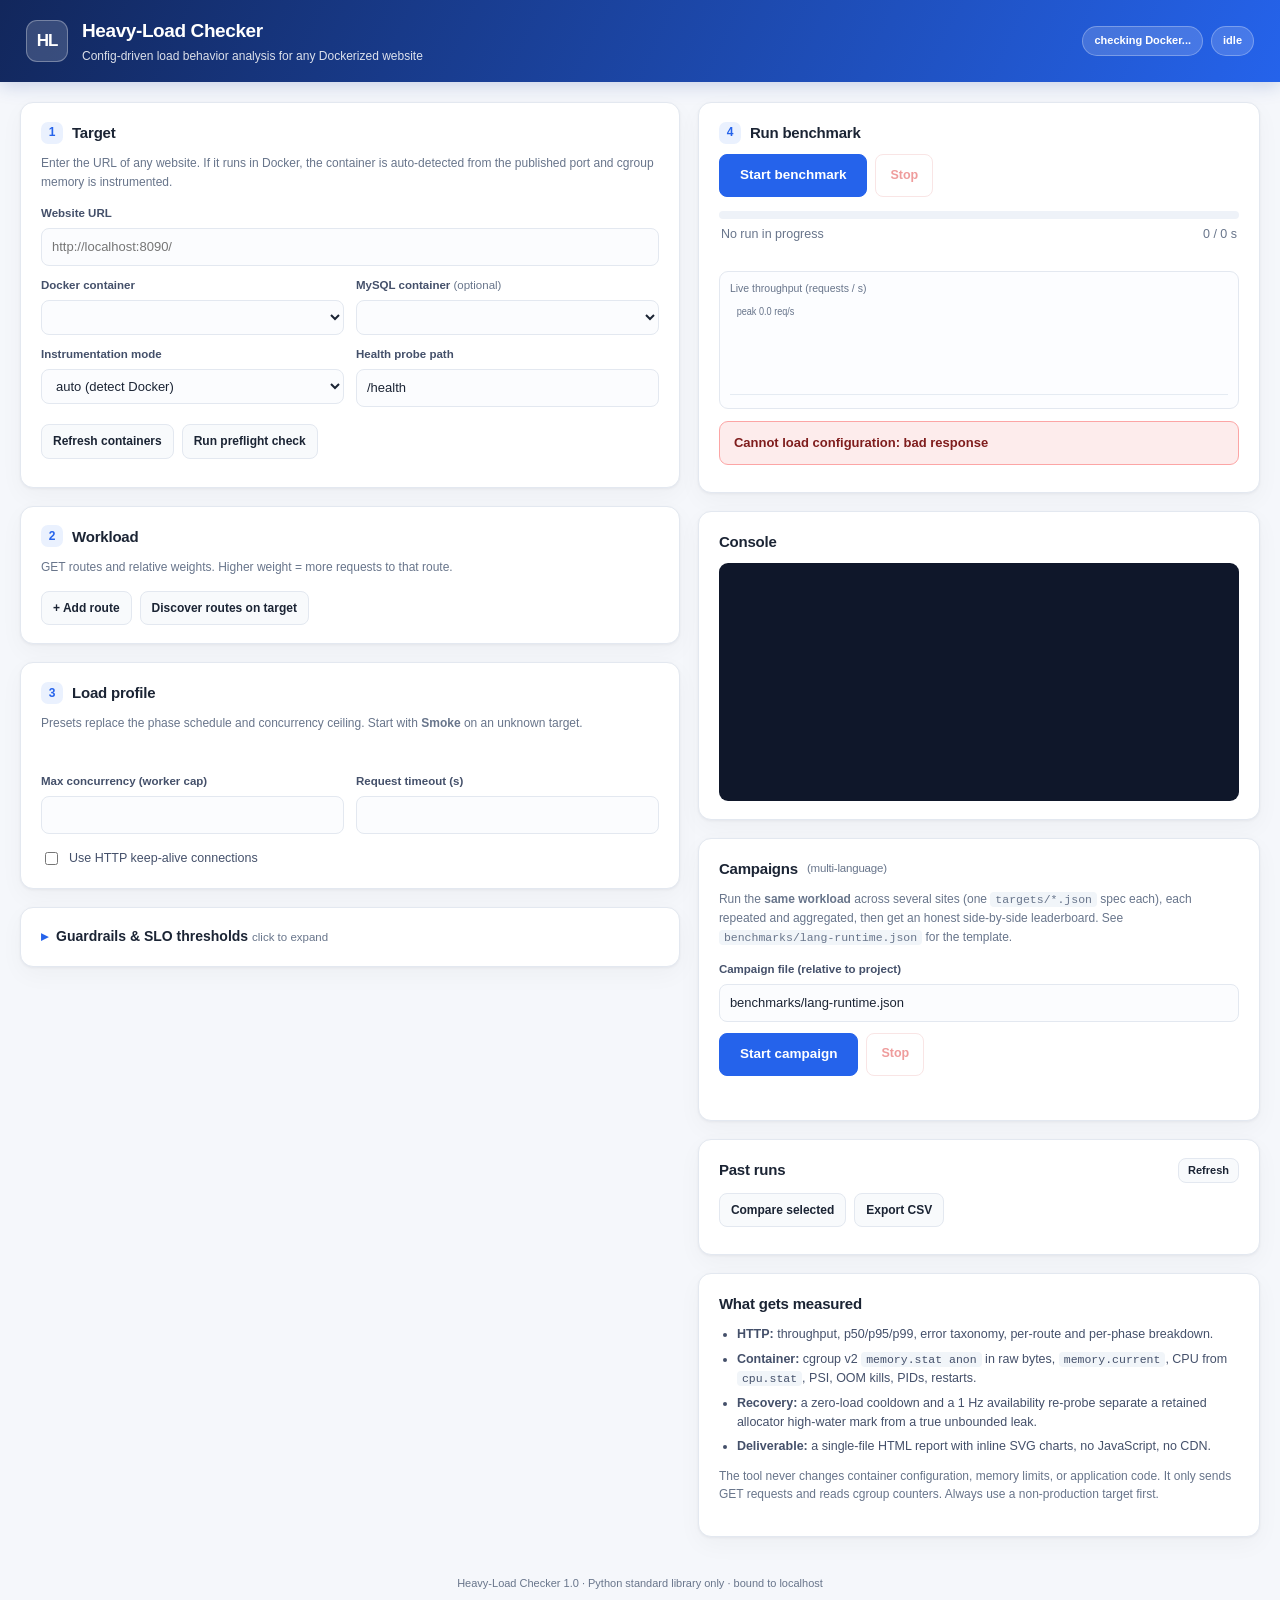
==== ui/index.html @ 893ebc46 "latest" ====
<!DOCTYPE html>
<html lang="en">
<head>
<meta charset="utf-8">
<meta name="viewport" content="width=device-width,initial-scale=1">
<title>Heavy-Load Checker</title>
<link rel="stylesheet" href="/ui/style.css">
</head>
<body>
<header class="topbar">
  <div class="brand">
    <div class="logo">HL</div>
    <div>
      <h1>Heavy-Load Checker</h1>
      <p>Config-driven load behavior analysis for any Dockerized website</p>
    </div>
  </div>
  <div class="topmeta">
    <span id="docker-pill" class="pill">checking Docker...</span>
    <span id="state-pill" class="pill gray">idle</span>
  </div>
</header>

<div class="layout">
  <!-- ============================ LEFT: CONFIGURATION ==================== -->
  <div class="col">
    <section class="card">
      <h2><span class="num">1</span> Target</h2>
      <p class="hint">Enter the URL of any website. If it runs in Docker, the
        container is auto-detected from the published port and cgroup memory is
        instrumented.</p>
      <label class="fld">
        <span>Website URL</span>
        <input id="url" type="text" spellcheck="false"
               placeholder="http://localhost:8090/">
      </label>
      <div class="grid2">
        <label class="fld">
          <span>Docker container</span>
          <select id="container"></select>
        </label>
        <label class="fld">
          <span>MySQL container <em>(optional)</em></span>
          <select id="mysql-container"></select>
        </label>
      </div>
      <div class="grid2">
        <label class="fld">
          <span>Instrumentation mode</span>
          <select id="mode">
            <option value="auto">auto (detect Docker)</option>
            <option value="docker">force Docker cgroup</option>
            <option value="direct">direct HTTP only</option>
          </select>
        </label>
        <label class="fld">
          <span>Health probe path</span>
          <input id="health-path" type="text" spellcheck="false" value="/health">
        </label>
      </div>
      <div class="row">
        <button id="btn-containers" class="btn ghost small">Refresh containers</button>
        <button id="btn-preflight" class="btn ghost small">Run preflight check</button>
      </div>
      <div id="preflight-result" class="preflight"></div>
    </section>

    <section class="card">
      <h2><span class="num">2</span> Workload</h2>
      <p class="hint">GET routes and relative weights. Higher weight = more
        requests to that route.</p>
      <div id="path-rows" class="pathrows"></div>
      <div class="row">
        <button id="btn-add-path" class="btn ghost small">+ Add route</button>
        <button id="btn-routes" class="btn ghost small">Discover routes on target</button>
      </div>
      <div id="routes-result" class="routes"></div>
    </section>

    <section class="card">
      <h2><span class="num">3</span> Load profile</h2>
      <p class="hint">Presets replace the phase schedule and concurrency ceiling.
        Start with <strong>Smoke</strong> on an unknown target.</p>
      <div id="presets" class="chips"></div>
      <div id="schedule-preview" class="sched"></div>
      <div class="grid2">
        <label class="fld">
          <span>Max concurrency (worker cap)</span>
          <input id="max-concurrency" type="number" min="1" max="1000">
        </label>
        <label class="fld">
          <span>Request timeout (s)</span>
          <input id="request-timeout" type="number" min="1" max="120" step="1">
        </label>
      </div>
      <label class="check"><input id="keep-alive" type="checkbox"> Use HTTP keep-alive connections</label>
    </section>

    <details class="card advanced">
      <summary>Guardrails &amp; SLO thresholds <span class="muted">click to expand</span></summary>
      <h3>Safety guardrails <span class="muted">(stop the run, not an SLO)</span></h3>
      <div class="grid3">
        <label class="fld"><span>Max cgroup anon (MiB)</span><input id="max-anon" type="number" min="64"></label>
        <label class="fld"><span>Consecutive samples</span><input id="consecutive-samples" type="number" min="1"></label>
        <label class="fld"><span>Min host free RAM (GB)</span><input id="min-free" type="number" min="0" step="0.5"></label>
        <label class="fld"><span>Max error rate (%)</span><input id="max-error-rate" type="number" min="1" step="1"></label>
        <label class="fld"><span>Max consecutive failures</span><input id="max-consecutive-failures" type="number" min="1"></label>
        <label class="fld"><span>Post-abort cooldown (s)</span><input id="cooldown-s" type="number" min="0"></label>
        <label class="fld"><span>Post-abort re-probe (s)</span><input id="reprobe-s" type="number" min="0"></label>
      </div>
      <h3>SLO thresholds <span class="muted">(graded in the report)</span></h3>
      <div class="grid3">
        <label class="fld"><span>Max error rate (%)</span><input id="slo-error" type="number" step="0.01"></label>
        <label class="fld"><span>Max p95 (ms)</span><input id="slo-p95" type="number" step="1"></label>
        <label class="fld"><span>Max p99 (ms)</span><input id="slo-p99" type="number" step="1"></label>
        <label class="fld"><span>Min RPS (0 = informational)</span><input id="slo-rps" type="number" step="1"></label>
        <label class="fld"><span>Max active mem growth (MiB)</span><input id="slo-growth" type="number" step="1"></label>
        <label class="fld"><span>Max cooldown retained (%)</span><input id="slo-retained" type="number" step="1"></label>
        <label class="fld"><span>Min health success (%)</span><input id="slo-health" type="number" step="0.1"></label>
      </div>
      <div class="note">Guardrails are safety limits. An abort is treated as
        NO-GO and right-censors every schedule-dependent SLO.</div>
    </details>
  </div>

  <!-- ============================ RIGHT: RUN CONTROL ===================== -->
  <div class="col">
    <section class="card runcard">
      <h2><span class="num">4</span> Run benchmark</h2>
      <div class="row buttons">
        <button id="btn-start" class="btn primary">Start benchmark</button>
        <button id="btn-stop" class="btn danger" disabled>Stop</button>
      </div>
      <div class="progressline">
        <div id="progress-bar" class="progressbar"></div>
      </div>
      <div class="runmeta">
        <span id="run-phase">No run in progress</span>
        <span id="run-time">0 / 0 s</span>
      </div>
      <div id="live-kpis" class="kpis"></div>
      <div class="sparkwrap">
        <div class="sparklabel">Live throughput (requests / s)</div>
        <svg id="spark" viewBox="0 0 600 110" preserveAspectRatio="none"></svg>
      </div>
      <div id="verdict-box" class="verdict"></div>
      <div id="report-link" class="reportlink"></div>
    </section>

    <section class="card">
      <h2>Console</h2>
      <div id="log" class="log"></div>
    </section>

    <section class="card">
      <h2>Campaigns <span class="muted">(multi-language)</span></h2>
      <p class="hint">Run the <strong>same workload</strong> across several sites
        (one <code>targets/*.json</code> spec each), each repeated and aggregated,
        then get an honest side-by-side leaderboard. See
        <code>benchmarks/lang-runtime.json</code> for the template.</p>
      <label class="fld">
        <span>Campaign file (relative to project)</span>
        <input id="campaign-path" type="text" spellcheck="false"
               value="benchmarks/lang-runtime.json">
      </label>
      <div class="row buttons">
        <button id="btn-campaign-start" class="btn primary">Start campaign</button>
        <button id="btn-campaign-stop" class="btn danger" disabled>Stop</button>
      </div>
      <div id="campaign-progress" class="runmeta"></div>
      <div id="campaigns" class="reports"></div>
    </section>

    <section class="card">
      <h2>Past runs <button id="btn-refresh-reports" class="btn ghost tiny">Refresh</button></h2>
      <div class="row comparebar">
        <button id="btn-compare" class="btn ghost small">Compare selected</button>
        <button id="btn-export-csv" class="btn ghost small">Export CSV</button>
        <span id="compare-count" class="muted"></span>
      </div>
      <div id="reports" class="reports"></div>
    </section>

    <section class="card help">
      <h2>What gets measured</h2>
      <ul>
        <li><strong>HTTP:</strong> throughput, p50/p95/p99, error taxonomy, per-route and per-phase breakdown.</li>
        <li><strong>Container:</strong> cgroup v2 <code>memory.stat anon</code> in raw bytes, <code>memory.current</code>, CPU from <code>cpu.stat</code>, PSI, OOM kills, PIDs, restarts.</li>
        <li><strong>Recovery:</strong> a zero-load cooldown and a 1 Hz availability re-probe separate a retained allocator high-water mark from a true unbounded leak.</li>
        <li><strong>Deliverable:</strong> a single-file HTML report with inline SVG charts, no JavaScript, no CDN.</li>
      </ul>
      <p class="hint">The tool never changes container configuration, memory
        limits, or application code. It only sends GET requests and reads
        cgroup counters. Always use a non-production target first.</p>
    </section>
  </div>
</div>

<footer>Heavy-Load Checker 1.0 &middot; Python standard library only &middot;
  bound to localhost</footer>

<script src="/ui/app.js"></script>
</body>
</html>
---- ui/style.css ----
:root {
  --bg:#f5f7fb; --card:#fff; --ink:#1b2434; --muted:#68758b;
  --line:#e3e8f0; --blue:#2563eb; --blue-soft:#eaf1fe;
  --green:#16a34a; --green-soft:#e8f7ee; --red:#dc2626;
  --red-soft:#fdecec; --amber:#d97706; --amber-soft:#fff3df;
  --shadow:0 1px 3px rgba(16,24,40,.05),0 8px 24px rgba(16,24,40,.035);
}
*{box-sizing:border-box}
body{margin:0;background:var(--bg);color:var(--ink);
 font:14px/1.55 -apple-system,BlinkMacSystemFont,"Segoe UI",Roboto,Helvetica,Arial,sans-serif}
.topbar{background:linear-gradient(115deg,#12275c,#2563eb);color:#fff;
 padding:16px 26px;display:flex;align-items:center;justify-content:space-between;
 gap:16px;box-shadow:0 3px 18px rgba(29,63,150,.22)}
.brand{display:flex;align-items:center;gap:14px}
.logo{width:42px;height:42px;border-radius:11px;background:rgba(255,255,255,.16);
 border:1px solid rgba(255,255,255,.3);display:grid;place-items:center;
 font-weight:800;letter-spacing:-1px;font-size:17px}
.topbar h1{margin:0;font-size:19px;letter-spacing:-.4px}
.topbar p{margin:2px 0 0;font-size:12px;opacity:.85}
.topmeta{display:flex;gap:8px;align-items:center;flex-wrap:wrap}
.pill{font-size:11px;font-weight:700;padding:5px 11px;border-radius:999px;
 background:rgba(255,255,255,.16);border:1px solid rgba(255,255,255,.28);white-space:nowrap}
.pill.ok{background:#dcfce7;color:#14532d;border-color:#86efac}
.pill.bad{background:#fee2e2;color:#7f1d1d;border-color:#fca5a5}
.pill.warn{background:#fef3c7;color:#78350f;border-color:#fcd34d}
.pill.gray{background:rgba(255,255,255,.16);color:#fff}
.layout{max-width:1440px;margin:0 auto;padding:20px;display:grid;
 grid-template-columns:minmax(0,1.08fr) minmax(0,.92fr);gap:18px;align-items:start}
.col{display:flex;flex-direction:column;gap:18px;min-width:0}
.card{background:var(--card);border:1px solid var(--line);border-radius:13px;
 padding:18px 20px;box-shadow:var(--shadow)}
.card h2{font-size:15px;margin:0 0 10px;display:flex;align-items:center;gap:9px;
 letter-spacing:-.2px}
.num{width:22px;height:22px;border-radius:7px;background:var(--blue-soft);
 color:var(--blue);display:inline-grid;place-items:center;font-size:12px;font-weight:800}
.hint{font-size:12px;color:var(--muted);margin:0 0 14px}
.muted{color:var(--muted);font-weight:400;font-size:11.5px}
.fld{display:flex;flex-direction:column;gap:5px;margin-bottom:11px;min-width:0}
.fld>span{font-size:11.5px;font-weight:650;color:#44506a}
.fld em{font-style:normal;color:var(--muted);font-weight:400}
input[type=text],input[type=number],select{width:100%;padding:8px 10px;border:1px solid var(--line);
 border-radius:8px;background:#fbfcfe;color:var(--ink);font:inherit;font-size:13px;outline:none}
input:focus,select:focus{border-color:var(--blue);box-shadow:0 0 0 3px rgba(37,99,235,.12);background:#fff}
.grid2{display:grid;grid-template-columns:1fr 1fr;gap:12px}
.grid3{display:grid;grid-template-columns:repeat(auto-fit,minmax(150px,1fr));gap:0 12px}
.check{display:flex;align-items:center;gap:8px;font-size:12.5px;color:#44506a;margin:4px 0 2px}
.check input{accent-color:var(--blue)}
.row{display:flex;gap:8px;flex-wrap:wrap;margin-top:6px}
.btn{border:1px solid var(--line);background:#fff;color:var(--ink);font:inherit;
 font-size:12.5px;font-weight:650;padding:8px 14px;border-radius:8px;cursor:pointer;
 transition:.15s;white-space:nowrap}
.btn:hover{border-color:#b9c8e4;background:#f7faff}
.btn:disabled{opacity:.45;cursor:not-allowed}
.btn.small{padding:7px 11px;font-size:12px}
.btn.tiny{padding:3px 9px;font-size:11px;margin-left:auto}
.btn.primary{background:var(--blue);border-color:var(--blue);color:#fff;
 padding:10px 20px;font-size:13.5px}
.btn.primary:hover{background:#1d4ed8}
.btn.danger{color:var(--red);border-color:#f3c6c6;background:#fff}
.btn.danger:hover{background:var(--red-soft)}
.btn.ghost{background:#f8fafc}
.buttons{margin-bottom:14px}
.preflight{margin-top:10px}
.pf{display:flex;align-items:flex-start;gap:8px;font-size:12px;padding:7px 9px;
 border-radius:7px;background:#f8fafc;margin-bottom:5px;border-left:3px solid var(--line)}
.pf.ok{border-left-color:var(--green);background:var(--green-soft)}
.pf.bad{border-left-color:var(--amber);background:var(--amber-soft)}
.pf b{min-width:20px}
.pf span{color:#44506a}
.pathrow{display:grid;grid-template-columns:1fr 88px 32px;gap:8px;margin-bottom:7px;align-items:center}
.pathrow input{padding:6px 9px;font-size:12.5px}
.pathrow .rm{border:1px solid var(--line);background:#fff;color:var(--red);
 border-radius:7px;height:32px;cursor:pointer;font-size:16px;line-height:1}
.routes{margin-top:10px;max-height:210px;overflow:auto;border:1px solid var(--line);
 border-radius:8px;display:none}
.routes.show{display:block}
.rt{display:flex;align-items:center;gap:9px;padding:5px 10px;font-size:12px;
 border-bottom:1px solid #f0f3f8}
.rt:last-child{border-bottom:0}
.rt code{flex:1;font-size:11.5px;color:#334155}
.rt .st{font-weight:700;min-width:34px}
.rt .add{border:1px solid var(--line);background:#fff;border-radius:6px;
 font-size:11px;padding:2px 8px;cursor:pointer}
.chips{display:flex;gap:8px;flex-wrap:wrap;margin-bottom:12px}
.chip{border:1px solid var(--line);background:#f8fafc;border-radius:9px;
 padding:7px 12px;cursor:pointer;font-size:12.5px;font-weight:650;color:#44506a}
.chip:hover{border-color:#b9c8e4}
.chip.active{background:var(--blue);border-color:var(--blue);color:#fff}
.sched{display:grid;grid-template-columns:repeat(auto-fit,minmax(105px,1fr));gap:6px;margin-bottom:14px}
.sc{background:#f8fafc;border:1px solid var(--line);border-radius:8px;padding:7px 9px;font-size:11px}
.sc b{display:block;font-size:11.5px;color:var(--ink);white-space:nowrap;overflow:hidden;text-overflow:ellipsis}
.sc span{color:var(--muted)}
.advanced summary{cursor:pointer;font-size:14px;font-weight:700;list-style:none}
.advanced summary::-webkit-details-marker{display:none}
.advanced summary:before{content:"▸";margin-right:8px;color:var(--blue)}
.advanced[open] summary:before{content:"▾"}
.advanced h3{font-size:12.5px;margin:16px 0 8px;color:#334155}
.note{background:#f8fafc;border-left:3px solid var(--blue);padding:9px 12px;
 border-radius:0 8px 8px 0;color:var(--muted);font-size:11.5px;margin-top:10px}
.progressline{height:8px;background:#eef2f8;border-radius:99px;overflow:hidden;margin:6px 0}
.progressbar{height:100%;width:0;background:linear-gradient(90deg,#2563eb,#0d9488);
 border-radius:99px;transition:width .4s}
.runmeta{display:flex;justify-content:space-between;font-size:11.5px;color:var(--muted);margin-bottom:12px}
.kpis{display:grid;grid-template-columns:repeat(auto-fit,minmax(112px,1fr));gap:8px}
.kpi{background:#f8fafc;border:1px solid var(--line);border-radius:9px;padding:9px 11px}
.kpi .l{font-size:10px;color:var(--muted);text-transform:uppercase;letter-spacing:.4px}
.kpi .v{font-size:17px;font-weight:800;letter-spacing:-.4px;margin-top:2px}
.kpi .s{font-size:10px;color:var(--muted)}
.sparkwrap{margin-top:14px;border:1px solid var(--line);border-radius:9px;padding:8px 10px;background:#fcfdff}
.sparklabel{font-size:10.5px;color:var(--muted);margin-bottom:4px}
#spark{width:100%;height:100px;display:block}
.verdict{margin-top:12px;display:none;border-radius:9px;padding:11px 14px;font-size:13px;font-weight:700}
.verdict.show{display:block}
.verdict.good{background:var(--green-soft);color:#14532d;border:1px solid #86efac}
.verdict.bad{background:var(--red-soft);color:#7f1d1d;border:1px solid #fca5a5}
.verdict.warn{background:var(--amber-soft);color:#78350f;border:1px solid #fcd34d}
.reportlink{margin-top:9px;font-size:12.5px}
.reportlink a{color:var(--blue);font-weight:700;text-decoration:none;margin-right:14px}
.reportlink a:hover{text-decoration:underline}
.log{background:#0f172a;color:#cbd5e1;border-radius:9px;padding:11px 13px;
 height:238px;overflow:auto;font:11.5px/1.6 ui-monospace,SFMono-Regular,Consolas,monospace}
.log div{white-space:pre-wrap;word-break:break-word}
.log .t{color:#64748b}
.log .error{color:#fca5a5}
.log .warn{color:#fcd34d}
.reports table{width:100%;border-collapse:collapse;font-size:12px}
.reports th{text-align:left;color:var(--muted);font-size:10.5px;text-transform:uppercase;
 letter-spacing:.4px;padding:6px 8px;border-bottom:1px solid var(--line)}
.reports td{padding:7px 8px;border-bottom:1px solid #f1f4f9;vertical-align:top}
.reports a{color:var(--blue);text-decoration:none;font-weight:650}
.reports .empty{color:var(--muted);font-size:12px;padding:8px}
.help ul{margin:0 0 10px;padding-left:18px;font-size:12.5px;color:#44506a}
.help li{margin:5px 0}
code{background:#f1f5f9;padding:1px 5px;border-radius:4px;font-size:11.5px}
footer{text-align:center;color:var(--muted);font-size:11px;padding:18px 10px 32px}
@media(max-width:980px){.layout{grid-template-columns:1fr}.topbar{flex-direction:column;align-items:flex-start}}
.comparebar{gap:8px;align-items:center;margin-bottom:9px}
.comparebar .muted{font-size:12px}
.reports th.sel,.reports td.sel{width:28px;text-align:center;padding-left:4px;padding-right:4px}
.reports td.sel input{cursor:pointer}
.campaigns table{width:100%;border-collapse:collapse;font-size:12px}
.campaigns th{text-align:left;color:var(--muted);font-size:10.5px;text-transform:uppercase;
 letter-spacing:.4px;padding:6px 8px;border-bottom:1px solid var(--line)}
.campaigns td{padding:7px 8px;border-bottom:1px solid #f1f4f9;vertical-align:top}
.campaigns a{color:var(--blue);text-decoration:none;font-weight:650}
.campaigns .empty{color:var(--muted);font-size:12px;padding:8px}
.runmeta{display:flex;justify-content:space-between;gap:12px;font-size:12.5px;
 color:var(--muted);margin:6px 2px 12px}
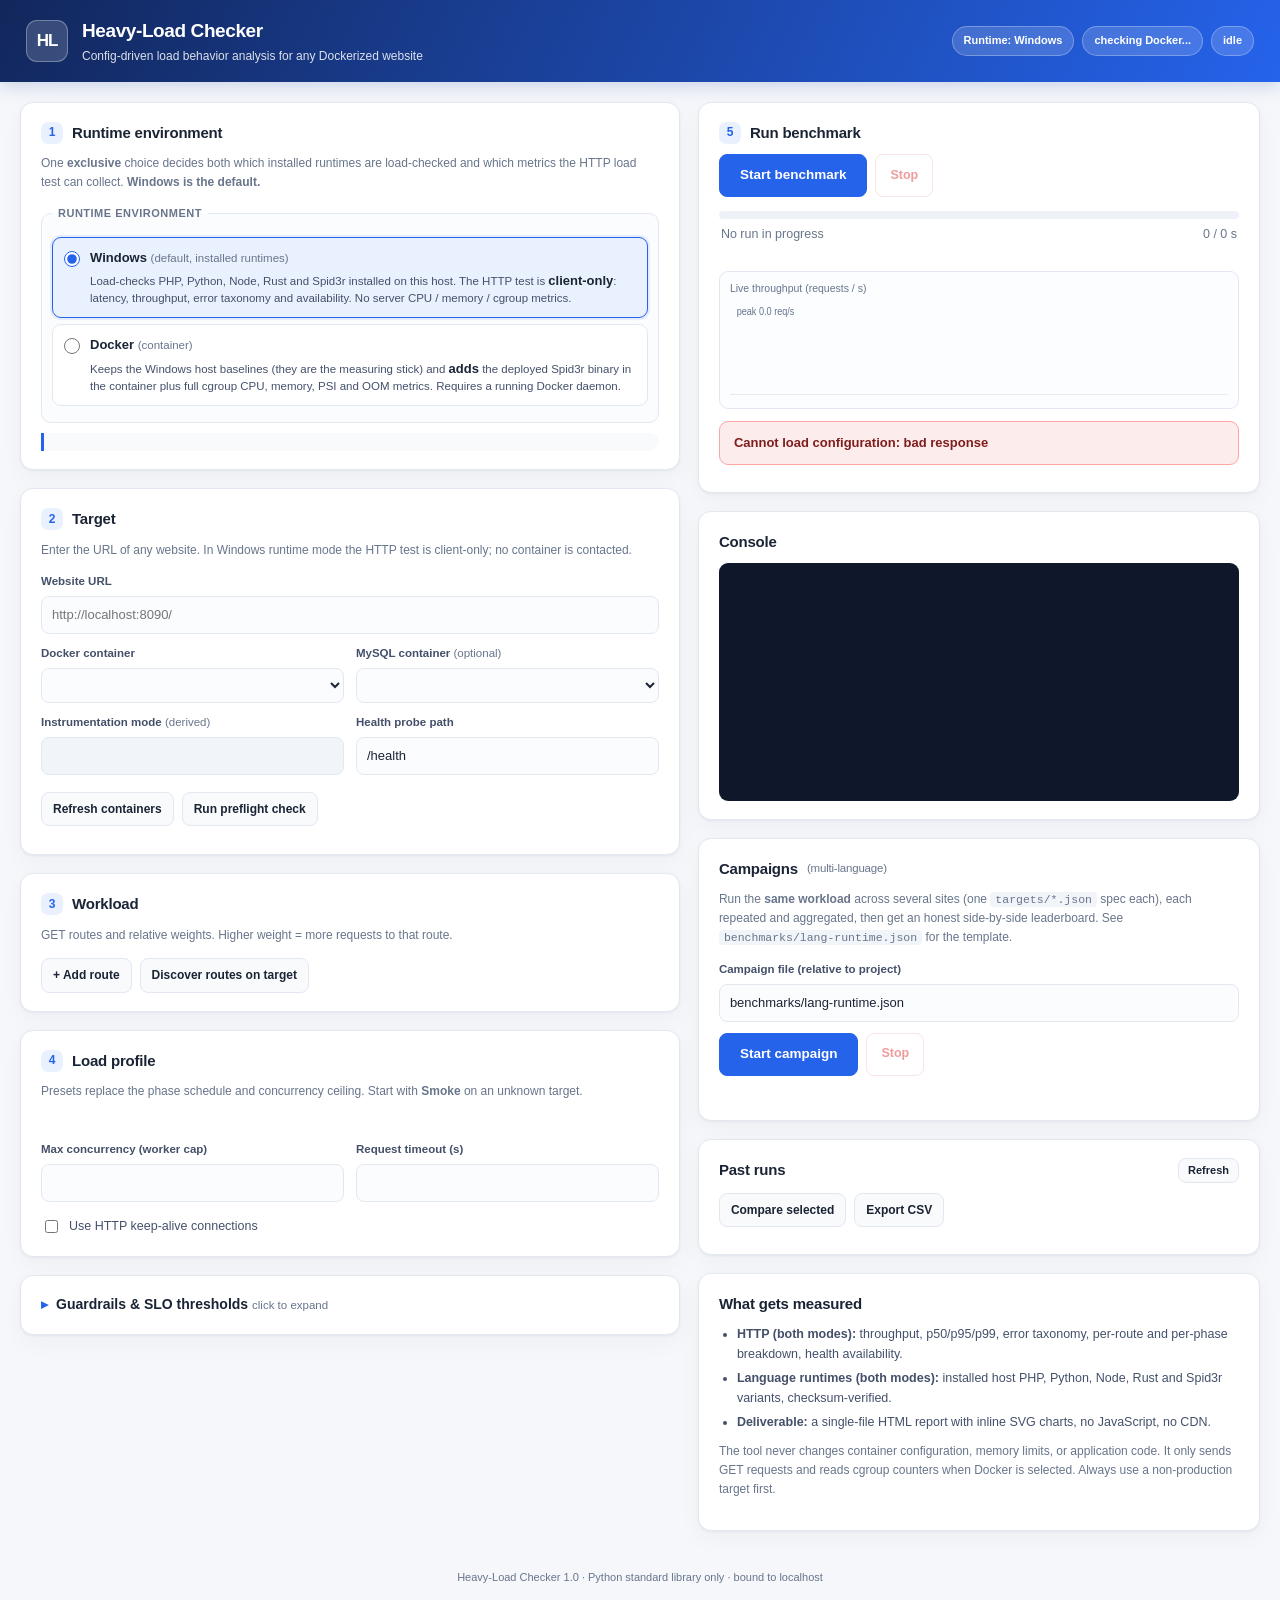
==== commit 8bcd9b70: "k" ====
--- a/ui/index.html
+++ b/ui/index.html
@@ -16,6 +16,7 @@
     </div>
   </div>
   <div class="topmeta">
+    <span id="runtime-pill" class="pill">Runtime: Windows</span>
     <span id="docker-pill" class="pill">checking Docker...</span>
     <span id="state-pill" class="pill gray">idle</span>
   </div>
@@ -25,33 +26,63 @@
   <!-- ============================ LEFT: CONFIGURATION ==================== -->
   <div class="col">
     <section class="card">
-      <h2><span class="num">1</span> Target</h2>
-      <p class="hint">Enter the URL of any website. If it runs in Docker, the
-        container is auto-detected from the published port and cgroup memory is
-        instrumented.</p>
+      <h2><span class="num">1</span> Runtime environment</h2>
+      <p class="hint">One <strong>exclusive</strong> choice decides both which
+        installed runtimes are load-checked and which metrics the HTTP load
+        test can collect. <strong>Windows is the default.</strong></p>
+      <fieldset class="runtimeswitch" aria-describedby="runtime-disclosure">
+        <legend>Runtime environment</legend>
+        <label class="rtopt" for="rt-windows">
+          <input id="rt-windows" type="radio" name="runtime_environment"
+                 value="windows" checked>
+          <span class="rtbody">
+            <strong>Windows <em>(default, installed runtimes)</em></strong>
+            <span class="rtdesc">Load-checks PHP, Python, Node, Rust and Spid3r
+              installed on this host. The HTTP test is <strong>client-only</strong>:
+              latency, throughput, error taxonomy and availability. No server
+              CPU / memory / cgroup metrics.</span>
+          </span>
+        </label>
+        <label class="rtopt" for="rt-docker">
+          <input id="rt-docker" type="radio" name="runtime_environment"
+                 value="docker">
+          <span class="rtbody">
+            <strong>Docker <em>(container)</em></strong>
+            <span class="rtdesc">Keeps the Windows host baselines (they are the
+              measuring stick) and <strong>adds</strong> the deployed Spid3r
+              binary in the container plus full cgroup CPU, memory, PSI and
+              OOM metrics. Requires a running Docker daemon.</span>
+          </span>
+        </label>
+      </fieldset>
+      <div id="runtime-disclosure" class="disclosure" role="status"
+           aria-live="polite"></div>
+    </section>
+
+    <section class="card">
+      <h2><span class="num">2</span> Target</h2>
+      <p class="hint" id="target-hint">Enter the URL of any website. In Windows
+        runtime mode the HTTP test is client-only; no container is contacted.</p>
       <label class="fld">
         <span>Website URL</span>
         <input id="url" type="text" spellcheck="false"
                placeholder="http://localhost:8090/">
       </label>
       <div class="grid2">
-        <label class="fld">
-          <span>Docker container</span>
+        <label class="fld" id="container-field">
+          <span>Docker container <em id="container-field-note"></em></span>
           <select id="container"></select>
         </label>
-        <label class="fld">
+        <label class="fld" id="mysql-container-field">
           <span>MySQL container <em>(optional)</em></span>
           <select id="mysql-container"></select>
         </label>
       </div>
       <div class="grid2">
         <label class="fld">
-          <span>Instrumentation mode</span>
-          <select id="mode">
-            <option value="auto">auto (detect Docker)</option>
-            <option value="docker">force Docker cgroup</option>
-            <option value="direct">direct HTTP only</option>
-          </select>
+          <span>Instrumentation mode <em>(derived)</em></span>
+          <input id="mode" type="text" readonly spellcheck="false"
+                 aria-describedby="runtime-disclosure">
         </label>
         <label class="fld">
           <span>Health probe path</span>
@@ -66,7 +97,7 @@
     </section>
 
     <section class="card">
-      <h2><span class="num">2</span> Workload</h2>
+      <h2><span class="num">3</span> Workload</h2>
       <p class="hint">GET routes and relative weights. Higher weight = more
         requests to that route.</p>
       <div id="path-rows" class="pathrows"></div>
@@ -78,7 +109,7 @@
     </section>
 
     <section class="card">
-      <h2><span class="num">3</span> Load profile</h2>
+      <h2><span class="num">4</span> Load profile</h2>
       <p class="hint">Presets replace the phase schedule and concurrency ceiling.
         Start with <strong>Smoke</strong> on an unknown target.</p>
       <div id="presets" class="chips"></div>
@@ -126,7 +157,7 @@
   <!-- ============================ RIGHT: RUN CONTROL ===================== -->
   <div class="col">
     <section class="card runcard">
-      <h2><span class="num">4</span> Run benchmark</h2>
+      <h2><span class="num">5</span> Run benchmark</h2>
       <div class="row buttons">
         <button id="btn-start" class="btn primary">Start benchmark</button>
         <button id="btn-stop" class="btn danger" disabled>Stop</button>
@@ -184,14 +215,18 @@
     <section class="card help">
       <h2>What gets measured</h2>
       <ul>
-        <li><strong>HTTP:</strong> throughput, p50/p95/p99, error taxonomy, per-route and per-phase breakdown.</li>
-        <li><strong>Container:</strong> cgroup v2 <code>memory.stat anon</code> in raw bytes, <code>memory.current</code>, CPU from <code>cpu.stat</code>, PSI, OOM kills, PIDs, restarts.</li>
-        <li><strong>Recovery:</strong> a zero-load cooldown and a 1 Hz availability re-probe separate a retained allocator high-water mark from a true unbounded leak.</li>
-        <li><strong>Deliverable:</strong> a single-file HTML report with inline SVG charts, no JavaScript, no CDN.</li>
+        <li><strong>HTTP (both modes):</strong> throughput, p50/p95/p99, error
+          taxonomy, per-route and per-phase breakdown, health availability.</li>
+        <li><strong>Language runtimes (both modes):</strong> installed host PHP,
+          Python, Node, Rust and Spid3r variants, checksum-verified.</li>
+        <li><strong>Deliverable:</strong> a single-file HTML report with inline
+          SVG charts, no JavaScript, no CDN.</li>
       </ul>
+      <div id="measured-mode" class="measured"></div>
       <p class="hint">The tool never changes container configuration, memory
         limits, or application code. It only sends GET requests and reads
-        cgroup counters. Always use a non-production target first.</p>
+        cgroup counters when Docker is selected. Always use a non-production
+        target first.</p>
     </section>
   </div>
 </div>
--- a/ui/style.css
+++ b/ui/style.css
@@ -146,3 +146,38 @@
 .campaigns .empty{color:var(--muted);font-size:12px;padding:8px}
 .runmeta{display:flex;justify-content:space-between;gap:12px;font-size:12.5px;
  color:var(--muted);margin:6px 2px 12px}
+
+/* ---- exclusive runtime environment switch -------------------------------- */
+.runtimeswitch{border:1px solid var(--line);border-radius:10px;padding:8px 10px 10px;
+ margin:0 0 10px;min-width:0;background:#fbfcfe}
+.runtimeswitch legend{font-size:11px;font-weight:700;color:var(--muted);
+ text-transform:uppercase;letter-spacing:.5px;padding:0 6px}
+.rtopt{display:flex;align-items:flex-start;gap:10px;padding:10px 11px;margin:6px 0;
+ border:1px solid var(--line);border-radius:9px;background:#fff;cursor:pointer;
+ transition:.15s}
+.rtopt:hover{border-color:#b9c8e4;background:#f9fbff}
+.rtopt:has(input:checked){border-color:var(--blue);background:var(--blue-soft);
+ box-shadow:0 0 0 2px rgba(37,99,235,.10)}
+.rtopt:has(input:disabled){opacity:.5;cursor:not-allowed}
+.rtopt input[type=radio]{width:16px;height:16px;flex:0 0 16px;margin:3px 0 0;
+ accent-color:var(--blue);cursor:pointer}
+.rtopt input[type=radio]:disabled{cursor:not-allowed}
+.rtbody{display:flex;flex-direction:column;gap:3px;min-width:0}
+.rtbody strong{font-size:13px;color:var(--ink)}
+.rtbody strong em{font-style:normal;font-weight:500;color:var(--muted);font-size:11.5px}
+.rtdesc{font-size:11.5px;line-height:1.5;color:#44506a}
+.rtdesc strong{color:var(--ink)}
+.disclosure{font-size:11.8px;line-height:1.55;border-radius:0 9px 9px 0;
+ padding:9px 12px;margin:2px 0 0;border-left:3px solid var(--blue);
+ background:#f8fafc;color:#44506a}
+.disclosure strong{color:var(--ink)}
+.disclosure.windows{border-left-color:var(--amber);background:var(--amber-soft)}
+.disclosure.docker{border-left-color:var(--green);background:var(--green-soft)}
+.disclosure.bad{border-left-color:var(--red);background:var(--red-soft)}
+.fld.disabled{opacity:.55}
+.fld select:disabled{background:#f1f4f9;cursor:not-allowed}
+.fld input[readonly]{background:#f1f4f9;color:var(--muted);cursor:default}
+.measured{margin:10px 0 0}
+.measured ul{margin:0;padding-left:18px;font-size:12px;line-height:1.6;color:#44506a}
+.measured .note{margin-top:6px}
+.measured code{background:#f1f5f9;padding:1px 4px;border-radius:4px;font-size:11px}
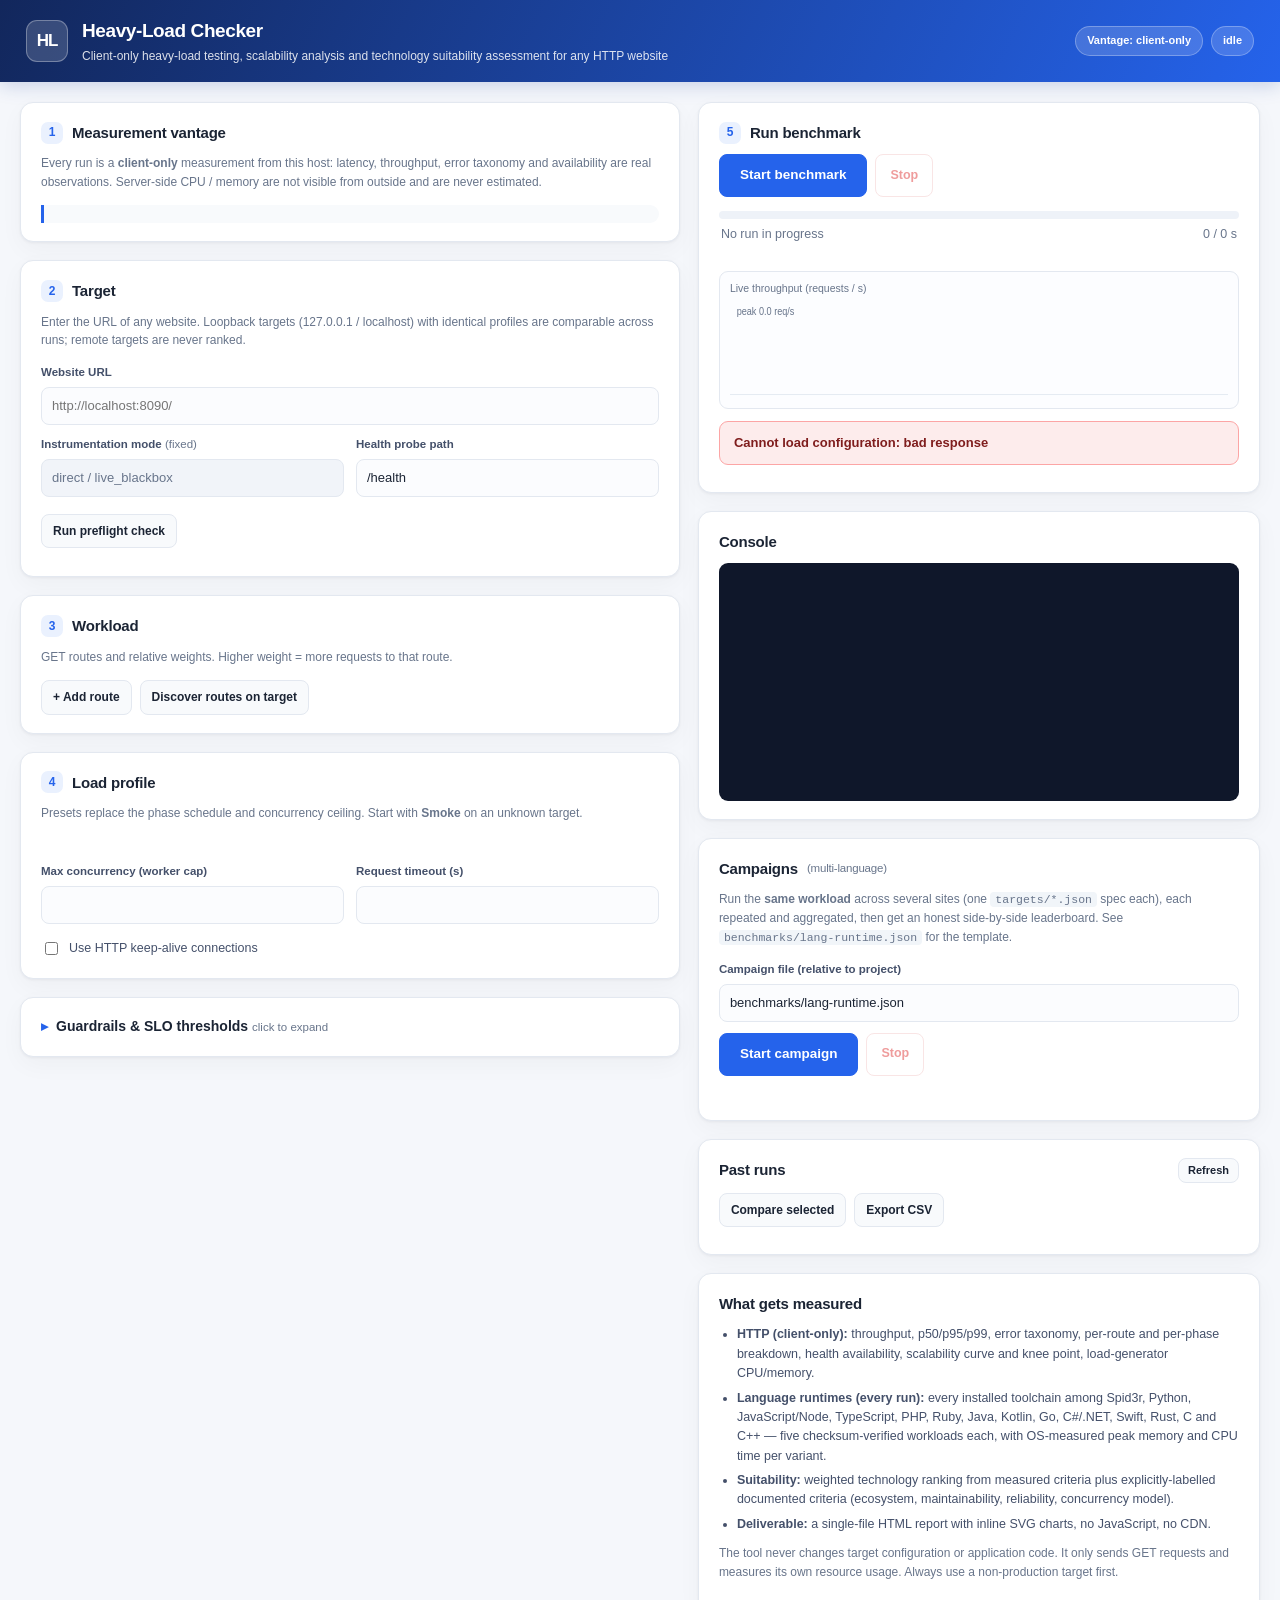
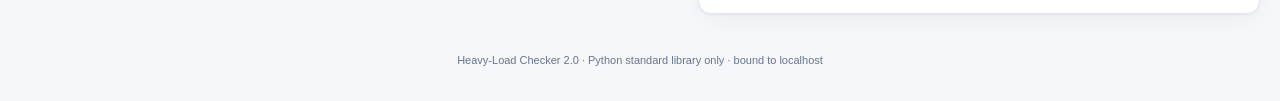
==== commit d6ce4c4a: "latest" ====
--- a/ui/index.html
+++ b/ui/index.html
@@ -12,12 +12,12 @@
     <div class="logo">HL</div>
     <div>
       <h1>Heavy-Load Checker</h1>
-      <p>Config-driven load behavior analysis for any Dockerized website</p>
+      <p>Client-only heavy-load testing, scalability analysis and technology
+        suitability assessment for any HTTP website</p>
     </div>
   </div>
   <div class="topmeta">
-    <span id="runtime-pill" class="pill">Runtime: Windows</span>
-    <span id="docker-pill" class="pill">checking Docker...</span>
+    <span id="runtime-pill" class="pill">Vantage: client-only</span>
     <span id="state-pill" class="pill gray">idle</span>
   </div>
 </header>
@@ -26,62 +26,30 @@
   <!-- ============================ LEFT: CONFIGURATION ==================== -->
   <div class="col">
     <section class="card">
-      <h2><span class="num">1</span> Runtime environment</h2>
-      <p class="hint">One <strong>exclusive</strong> choice decides both which
-        installed runtimes are load-checked and which metrics the HTTP load
-        test can collect. <strong>Windows is the default.</strong></p>
-      <fieldset class="runtimeswitch" aria-describedby="runtime-disclosure">
-        <legend>Runtime environment</legend>
-        <label class="rtopt" for="rt-windows">
-          <input id="rt-windows" type="radio" name="runtime_environment"
-                 value="windows" checked>
-          <span class="rtbody">
-            <strong>Windows <em>(default, installed runtimes)</em></strong>
-            <span class="rtdesc">Load-checks PHP, Python, Node, Rust and Spid3r
-              installed on this host. The HTTP test is <strong>client-only</strong>:
-              latency, throughput, error taxonomy and availability. No server
-              CPU / memory / cgroup metrics.</span>
-          </span>
-        </label>
-        <label class="rtopt" for="rt-docker">
-          <input id="rt-docker" type="radio" name="runtime_environment"
-                 value="docker">
-          <span class="rtbody">
-            <strong>Docker <em>(container)</em></strong>
-            <span class="rtdesc">Keeps the Windows host baselines (they are the
-              measuring stick) and <strong>adds</strong> the deployed Spid3r
-              binary in the container plus full cgroup CPU, memory, PSI and
-              OOM metrics. Requires a running Docker daemon.</span>
-          </span>
-        </label>
-      </fieldset>
+      <h2><span class="num">1</span> Measurement vantage</h2>
+      <p class="hint">Every run is a <strong>client-only</strong> measurement
+        from this host: latency, throughput, error taxonomy and availability
+        are real observations. Server-side CPU / memory are not visible from
+        outside and are never estimated.</p>
       <div id="runtime-disclosure" class="disclosure" role="status"
            aria-live="polite"></div>
     </section>
 
     <section class="card">
       <h2><span class="num">2</span> Target</h2>
-      <p class="hint" id="target-hint">Enter the URL of any website. In Windows
-        runtime mode the HTTP test is client-only; no container is contacted.</p>
+      <p class="hint" id="target-hint">Enter the URL of any website. Loopback
+        targets (127.0.0.1 / localhost) with identical profiles are comparable
+        across runs; remote targets are never ranked.</p>
       <label class="fld">
         <span>Website URL</span>
         <input id="url" type="text" spellcheck="false"
                placeholder="http://localhost:8090/">
       </label>
       <div class="grid2">
-        <label class="fld" id="container-field">
-          <span>Docker container <em id="container-field-note"></em></span>
-          <select id="container"></select>
-        </label>
-        <label class="fld" id="mysql-container-field">
-          <span>MySQL container <em>(optional)</em></span>
-          <select id="mysql-container"></select>
-        </label>
-      </div>
-      <div class="grid2">
-        <label class="fld">
-          <span>Instrumentation mode <em>(derived)</em></span>
+        <label class="fld">
+          <span>Instrumentation mode <em>(fixed)</em></span>
           <input id="mode" type="text" readonly spellcheck="false"
+                 value="direct / live_blackbox"
                  aria-describedby="runtime-disclosure">
         </label>
         <label class="fld">
@@ -90,7 +58,6 @@
         </label>
       </div>
       <div class="row">
-        <button id="btn-containers" class="btn ghost small">Refresh containers</button>
         <button id="btn-preflight" class="btn ghost small">Run preflight check</button>
       </div>
       <div id="preflight-result" class="preflight"></div>
@@ -215,23 +182,29 @@
     <section class="card help">
       <h2>What gets measured</h2>
       <ul>
-        <li><strong>HTTP (both modes):</strong> throughput, p50/p95/p99, error
-          taxonomy, per-route and per-phase breakdown, health availability.</li>
-        <li><strong>Language runtimes (both modes):</strong> installed host PHP,
-          Python, Node, Rust and Spid3r variants, checksum-verified.</li>
+        <li><strong>HTTP (client-only):</strong> throughput, p50/p95/p99, error
+          taxonomy, per-route and per-phase breakdown, health availability,
+          scalability curve and knee point, load-generator CPU/memory.</li>
+        <li><strong>Language runtimes (every run):</strong> every installed
+          toolchain among Spid3r, Python, JavaScript/Node, TypeScript, PHP,
+          Ruby, Java, Kotlin, Go, C#/.NET, Swift, Rust, C and C++ — five
+          checksum-verified workloads each, with OS-measured peak memory and
+          CPU time per variant.</li>
+        <li><strong>Suitability:</strong> weighted technology ranking from
+          measured criteria plus explicitly-labelled documented criteria
+          (ecosystem, maintainability, reliability, concurrency model).</li>
         <li><strong>Deliverable:</strong> a single-file HTML report with inline
           SVG charts, no JavaScript, no CDN.</li>
       </ul>
       <div id="measured-mode" class="measured"></div>
-      <p class="hint">The tool never changes container configuration, memory
-        limits, or application code. It only sends GET requests and reads
-        cgroup counters when Docker is selected. Always use a non-production
-        target first.</p>
+      <p class="hint">The tool never changes target configuration or
+        application code. It only sends GET requests and measures its own
+        resource usage. Always use a non-production target first.</p>
     </section>
   </div>
 </div>
 
-<footer>Heavy-Load Checker 1.0 &middot; Python standard library only &middot;
+<footer>Heavy-Load Checker 2.0 &middot; Python standard library only &middot;
   bound to localhost</footer>
 
 <script src="/ui/app.js"></script>
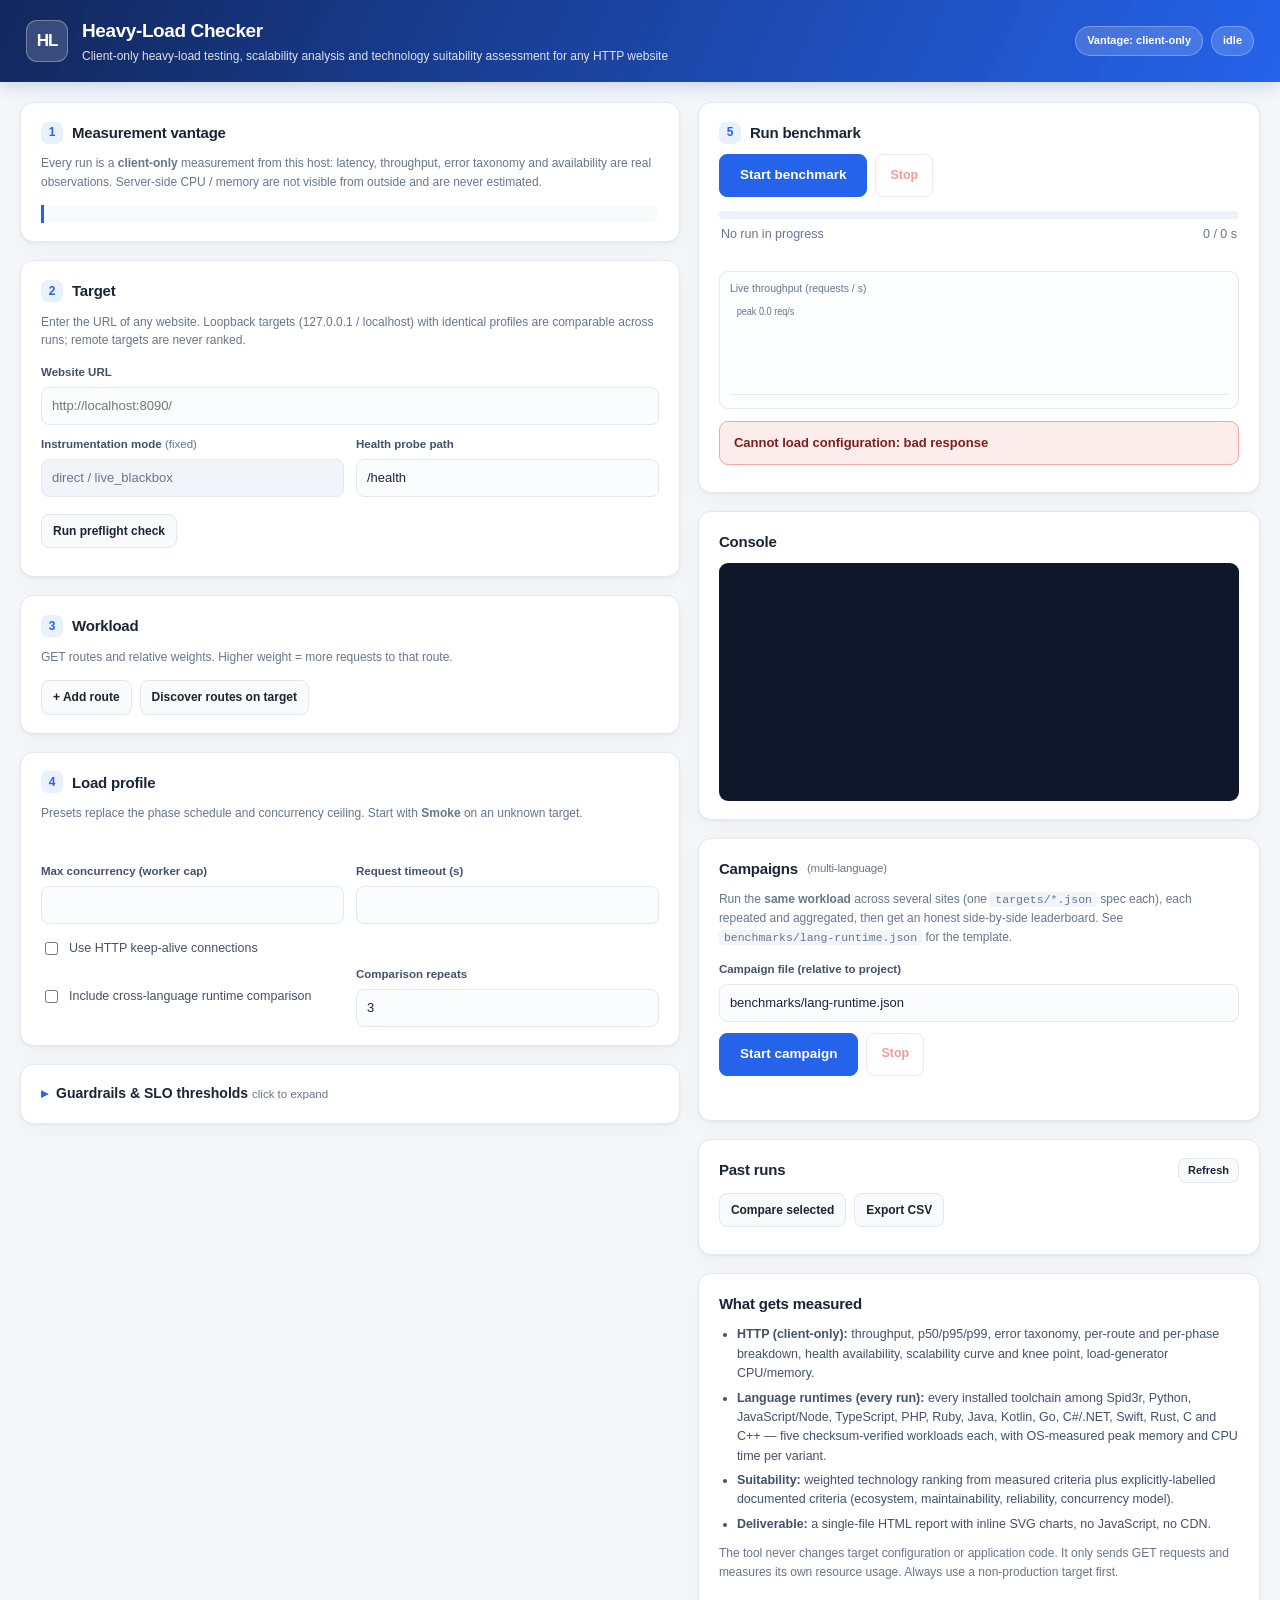
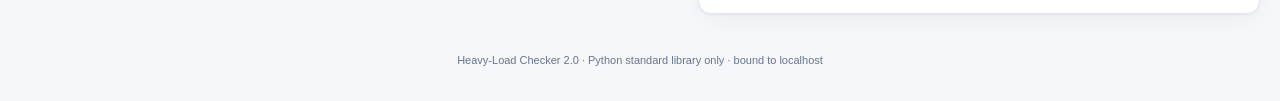
==== commit 44a92dda: "fix" ====
--- a/ui/index.html
+++ b/ui/index.html
@@ -45,6 +45,10 @@
         <input id="url" type="text" spellcheck="false"
                placeholder="http://localhost:8090/">
       </label>
+      <div id="local-targets-wrap" style="display:none;margin-bottom:10px">
+        <div class="hint" style="margin-bottom:6px">Local targets (auto-started on preflight or benchmark start):</div>
+        <div id="local-targets" class="chips" style="margin-bottom:0"></div>
+      </div>
       <div class="grid2">
         <label class="fld">
           <span>Instrumentation mode <em>(fixed)</em></span>
@@ -92,6 +96,13 @@
         </label>
       </div>
       <label class="check"><input id="keep-alive" type="checkbox"> Use HTTP keep-alive connections</label>
+      <div class="grid2" style="margin-top:8px;align-items:center">
+        <label class="check" style="margin:0"><input id="rc-enabled" type="checkbox"> Include cross-language runtime comparison</label>
+        <label class="fld" style="margin:0">
+          <span>Comparison repeats</span>
+          <input id="rc-repeats" type="number" min="1" max="20" step="1" value="3">
+        </label>
+      </div>
     </section>
 
     <details class="card advanced">
